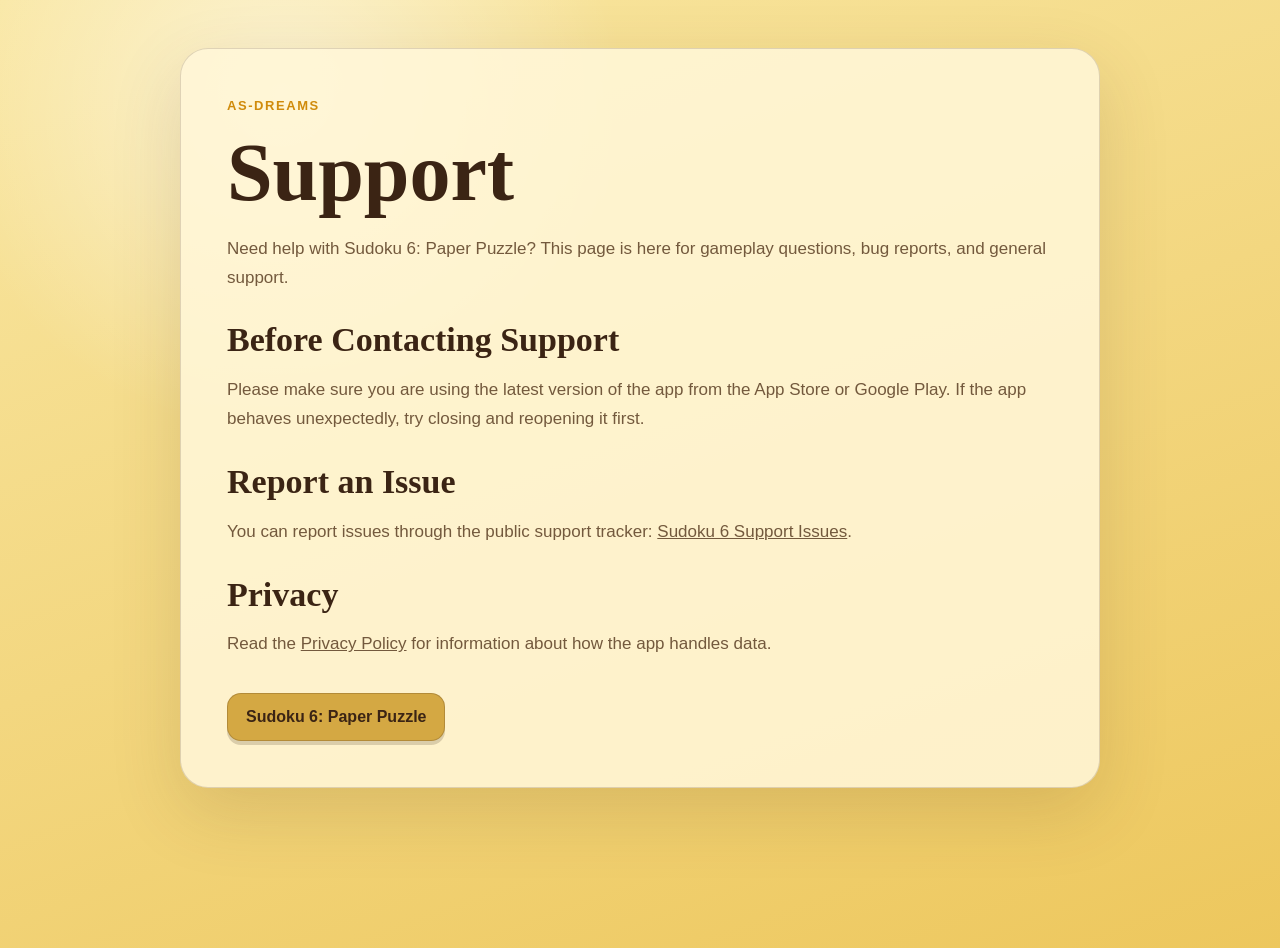
==== support.html @ 0a0fb77b "Add Sudoku 6 store pages" ====
<!doctype html>
<html lang="en">
<head>
  <meta charset="utf-8">
  <meta name="viewport" content="width=device-width, initial-scale=1">
  <title>Sudoku 6 Support</title>
  <meta name="description" content="Support page for Sudoku 6: Paper Puzzle.">
  <link rel="stylesheet" href="styles.css">
</head>
<body>
  <main class="page document">
    <p class="eyebrow">AS-Dreams</p>
    <h1>Support</h1>
    <p>
      Need help with Sudoku 6: Paper Puzzle? This page is here for gameplay
      questions, bug reports, and general support.
    </p>

    <h2>Before Contacting Support</h2>
    <p>
      Please make sure you are using the latest version of the app from the
      App Store or Google Play. If the app behaves unexpectedly, try closing and
      reopening it first.
    </p>

    <h2>Report an Issue</h2>
    <p>
      You can report issues through the public support tracker:
      <a href="https://github.com/AS-Dreams/sudoku6-pages/issues">Sudoku 6 Support Issues</a>.
    </p>

    <h2>Privacy</h2>
    <p>
      Read the <a href="privacy.html">Privacy Policy</a> for information about
      how the app handles data.
    </p>

    <footer>
      <a href="index.html">Sudoku 6: Paper Puzzle</a>
    </footer>
  </main>
</body>
</html>
---- styles.css ----
:root {
  color-scheme: light;
  --paper: #f6dc87;
  --paper-soft: #fff6d8;
  --ink: #3b2414;
  --ink-soft: #73593d;
  --accent: #d08b0b;
  --line: rgba(59, 36, 20, 0.16);
  --shadow: 0 24px 70px rgba(91, 63, 26, 0.16);
}

* {
  box-sizing: border-box;
}

body {
  margin: 0;
  min-height: 100vh;
  font-family: Georgia, "Times New Roman", serif;
  color: var(--ink);
  background:
    radial-gradient(circle at 22% 10%, rgba(255, 255, 255, 0.55), transparent 26%),
    linear-gradient(160deg, #f9e7a3 0%, #edc75d 100%);
}

a {
  color: inherit;
}

.page {
  width: min(920px, calc(100% - 32px));
  margin: 48px auto;
}

.hero,
.document {
  border: 1px solid var(--line);
  border-radius: 28px;
  background: rgba(255, 246, 216, 0.88);
  box-shadow: var(--shadow);
}

.hero {
  padding: clamp(28px, 6vw, 64px);
}

.document {
  padding: clamp(24px, 5vw, 46px);
}

.eyebrow {
  margin: 0 0 12px;
  color: var(--accent);
  font-family: -apple-system, BlinkMacSystemFont, "Segoe UI", sans-serif;
  font-size: 13px;
  font-weight: 800;
  letter-spacing: 0.12em;
  text-transform: uppercase;
}

h1,
h2 {
  margin: 0;
  line-height: 1.08;
}

h1 {
  max-width: 820px;
  font-size: clamp(42px, 8vw, 82px);
}

h2 {
  margin-top: 30px;
  font-size: clamp(24px, 3vw, 34px);
}

p {
  color: var(--ink-soft);
  font-family: -apple-system, BlinkMacSystemFont, "Segoe UI", sans-serif;
  font-size: 17px;
  line-height: 1.7;
}

.lead {
  max-width: 620px;
  margin: 20px 0 0;
  font-size: clamp(18px, 2.8vw, 24px);
}

.links {
  display: flex;
  flex-wrap: wrap;
  gap: 12px;
  margin-top: 34px;
}

.links a,
footer a {
  display: inline-flex;
  align-items: center;
  justify-content: center;
  min-height: 48px;
  padding: 12px 18px;
  border: 1px solid rgba(59, 36, 20, 0.22);
  border-radius: 14px;
  background: #d4a843;
  color: var(--ink);
  font-family: -apple-system, BlinkMacSystemFont, "Segoe UI", sans-serif;
  font-weight: 800;
  text-decoration: none;
  box-shadow: 0 4px 0 rgba(59, 36, 20, 0.18);
}

.links a:first-child {
  background: var(--accent);
  color: #fffdf2;
}

footer {
  margin-top: 34px;
}

@media (max-width: 640px) {
  .page {
    width: min(100% - 20px, 920px);
    margin: 20px auto 32px;
  }

  .hero,
  .document {
    border-radius: 22px;
  }

  .links {
    flex-direction: column;
  }
}
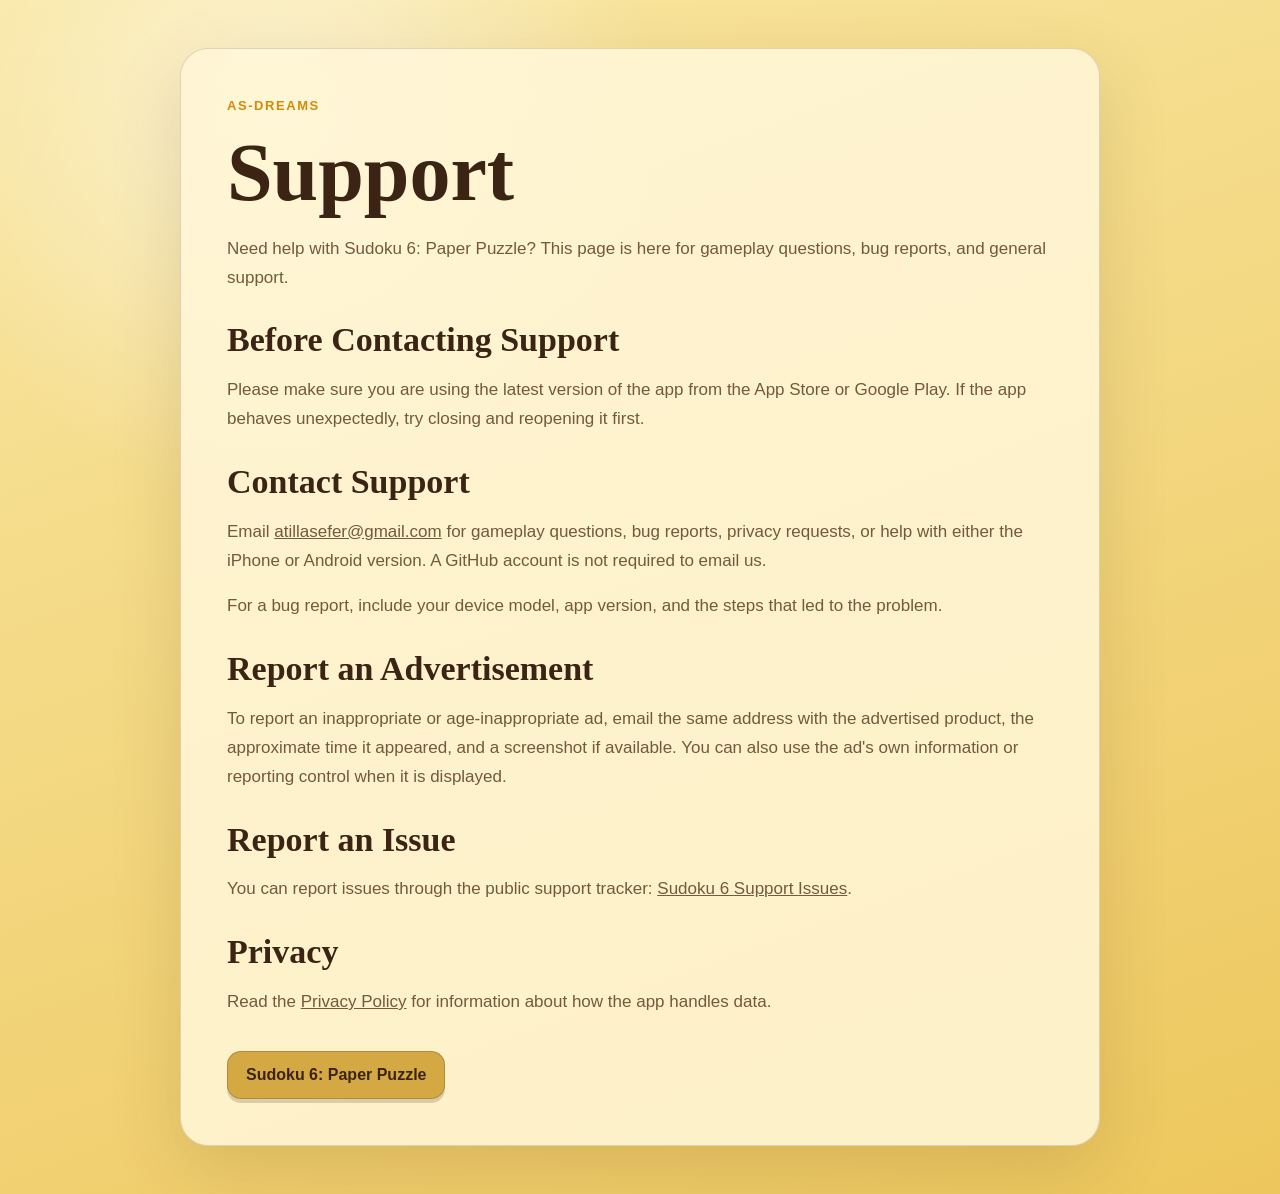
==== commit f8d69fdc: "Add direct support contact and ad reporting instructions" ====
--- a/support.html
+++ b/support.html
@@ -23,6 +23,25 @@
       reopening it first.
     </p>
 
+    <h2>Contact Support</h2>
+    <p>
+      Email <a href="mailto:atillasefer@gmail.com">atillasefer@gmail.com</a>
+      for gameplay questions, bug reports, privacy requests, or help with either
+      the iPhone or Android version. A GitHub account is not required to email us.
+    </p>
+    <p>
+      For a bug report, include your device model, app version, and the steps
+      that led to the problem.
+    </p>
+
+    <h2>Report an Advertisement</h2>
+    <p>
+      To report an inappropriate or age-inappropriate ad, email the same address
+      with the advertised product, the approximate time it appeared, and a
+      screenshot if available. You can also use the ad's own information or
+      reporting control when it is displayed.
+    </p>
+
     <h2>Report an Issue</h2>
     <p>
       You can report issues through the public support tracker:
